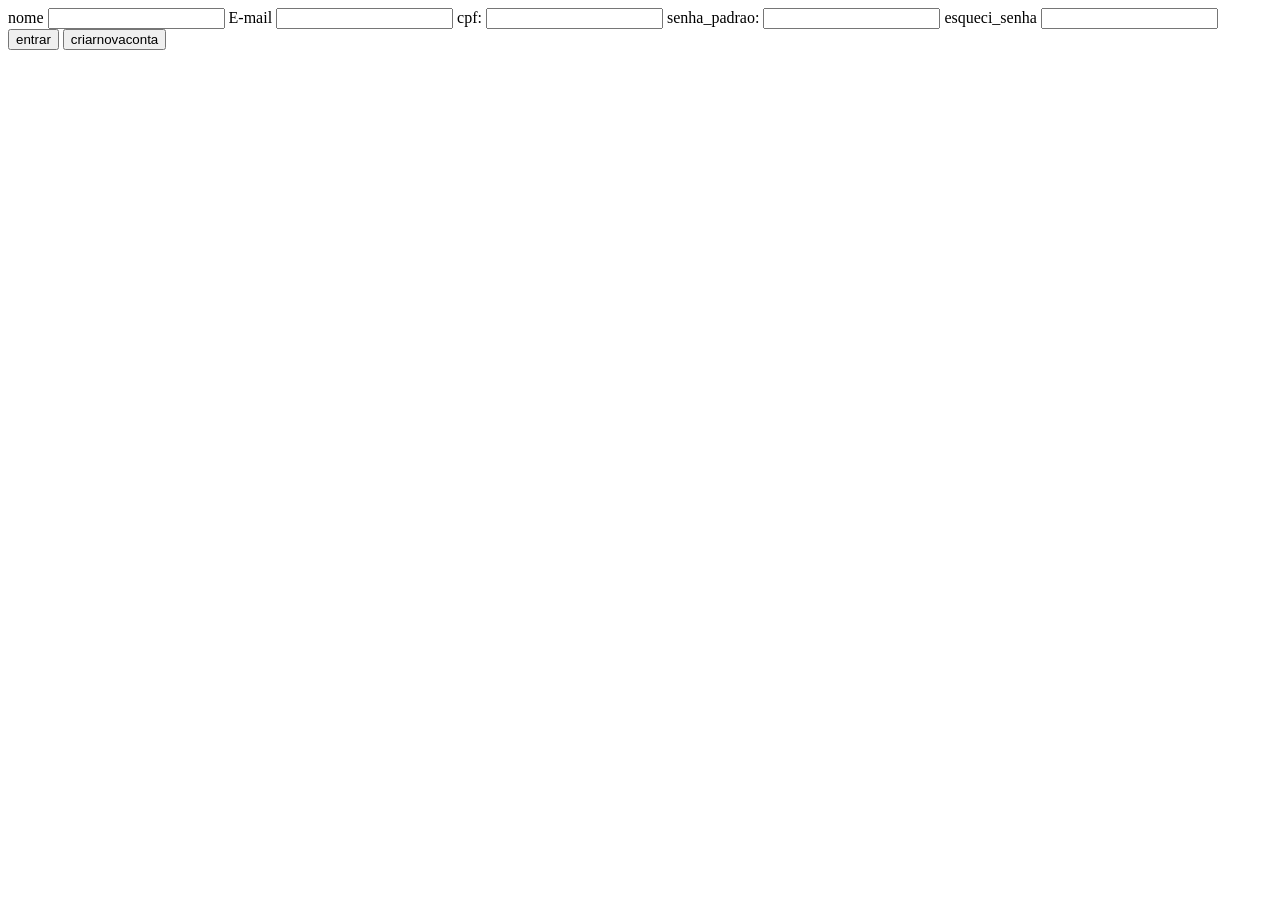
==== index.html @ 6b31c0e7 "Criação index.html" ====
<!DOCTYPE html>
<html lang="pt-br">
<head>
    <meta charset="UTF-8">
    <meta name="viewport" content="width=device-width, initial-scale=1.0">
    <title>atividade 10</title>
</head>
<body>
    <label for="nome">nome</label>
    <input type="nome" name="nome" id="nome" required>

    <label for="email">E-mail</label>
    <input type="email" name="senha_padrao" id="senha_padrao" required>

    <label for="cpf">cpf:</label>
    <input type="cpf" name="cpf" id="cpf" required>

    <label for="senha_padrao">senha_padrao:</label>
    <input type="password" name="senha_padrao" id="senha_padrao" required>
    
    <label for="esqueci_senha">esqueci_senha</label>
    <input type="esqueci_senha" name="esqueci_senha" id="esqueci_senha" required>
    
  
    <button type="submit">entrar</button>
    <!-- <input type="submit" valeu="entrar"-->

    <button type="submit">criarnovaconta</button>
    <!-- <input tyepe="subimit" valeu="criarnovacont"-->

     
  
</body>
</html>
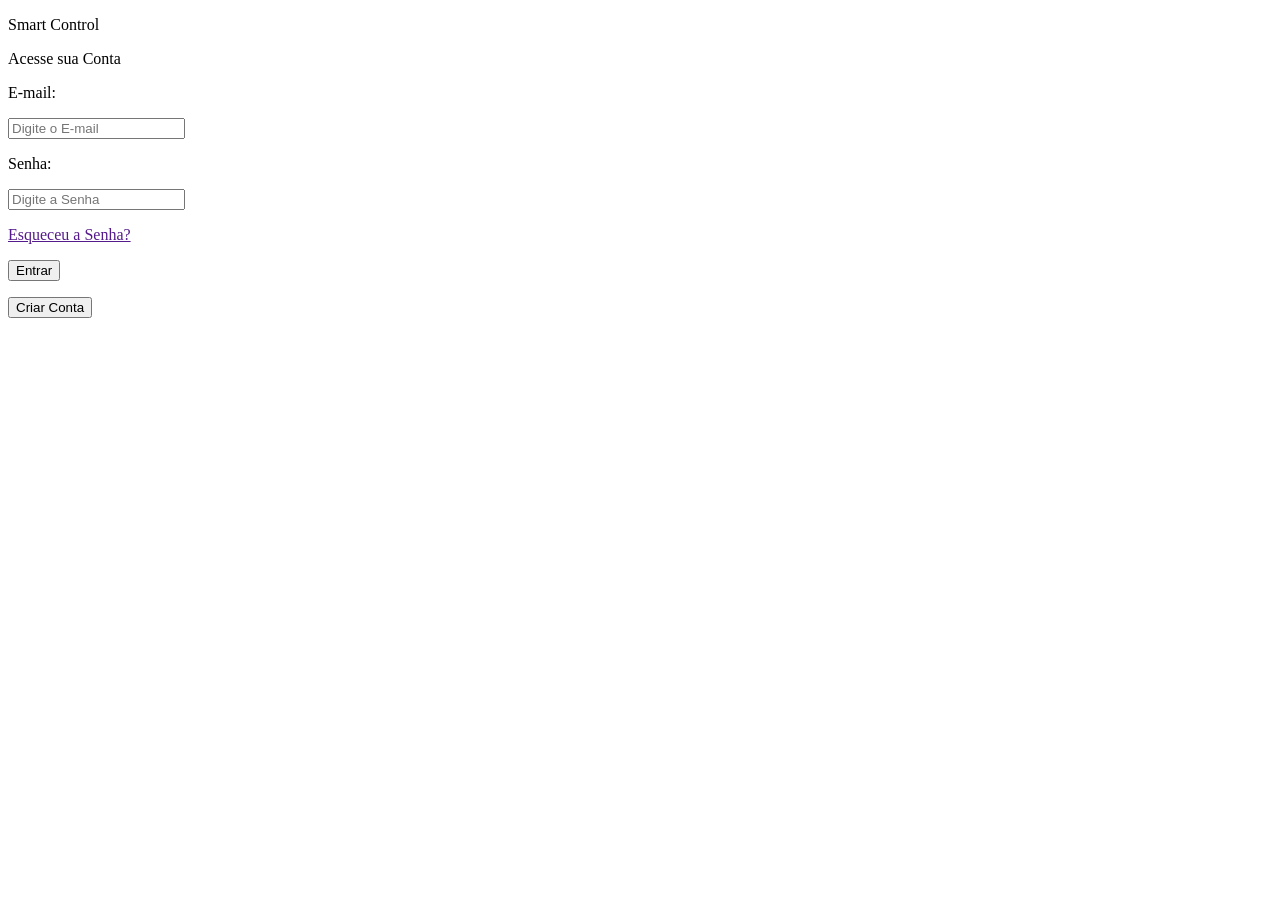
==== commit f490254d: "Criação index.html" ====
--- a/index.html
+++ b/index.html
@@ -3,32 +3,26 @@
 <head>
     <meta charset="UTF-8">
     <meta name="viewport" content="width=device-width, initial-scale=1.0">
-    <title>atividade 10</title>
+    <title>atividade 10 </title>
 </head>
 <body>
-    <label for="nome">nome</label>
-    <input type="nome" name="nome" id="nome" required>
+    <form method="get" action="dashboard.html">
+        <P>Smart Control</P>
+        <p>Acesse sua Conta</p>
+        <P><label for="email">E-mail:</label></P>
+        <input type="email" name="email" id="email" placeholder="Digite o E-mail" required>
 
-    <label for="email">E-mail</label>
-    <input type="email" name="senha_padrao" id="senha_padrao" required>
+        <p><label for="senha">Senha:</label></p>
+        <input type="password" name="senha" id="senha" placeholder="Digite a Senha" required>
 
-    <label for="cpf">cpf:</label>
-    <input type="cpf" name="cpf" id="cpf" required>
+        <p><a href="">Esqueceu a Senha? </a></p>
 
-    <label for="senha_padrao">senha_padrao:</label>
-    <input type="password" name="senha_padrao" id="senha_padrao" required>
-    
-    <label for="esqueci_senha">esqueci_senha</label>
-    <input type="esqueci_senha" name="esqueci_senha" id="esqueci_senha" required>
-    
-  
-    <button type="submit">entrar</button>
-    <!-- <input type="submit" valeu="entrar"-->
+        <p> <button type="submit">Entrar</button></p>
+        
+    </form>
+    <p><a href="criarconta.html"> <button>Criar Conta</button></a></p>
+</body>
+</html>
 
-    <button type="submit">criarnovaconta</button>
-    <!-- <input tyepe="subimit" valeu="criarnovacont"-->
 
-     
-  
-</body>
-</html>+    
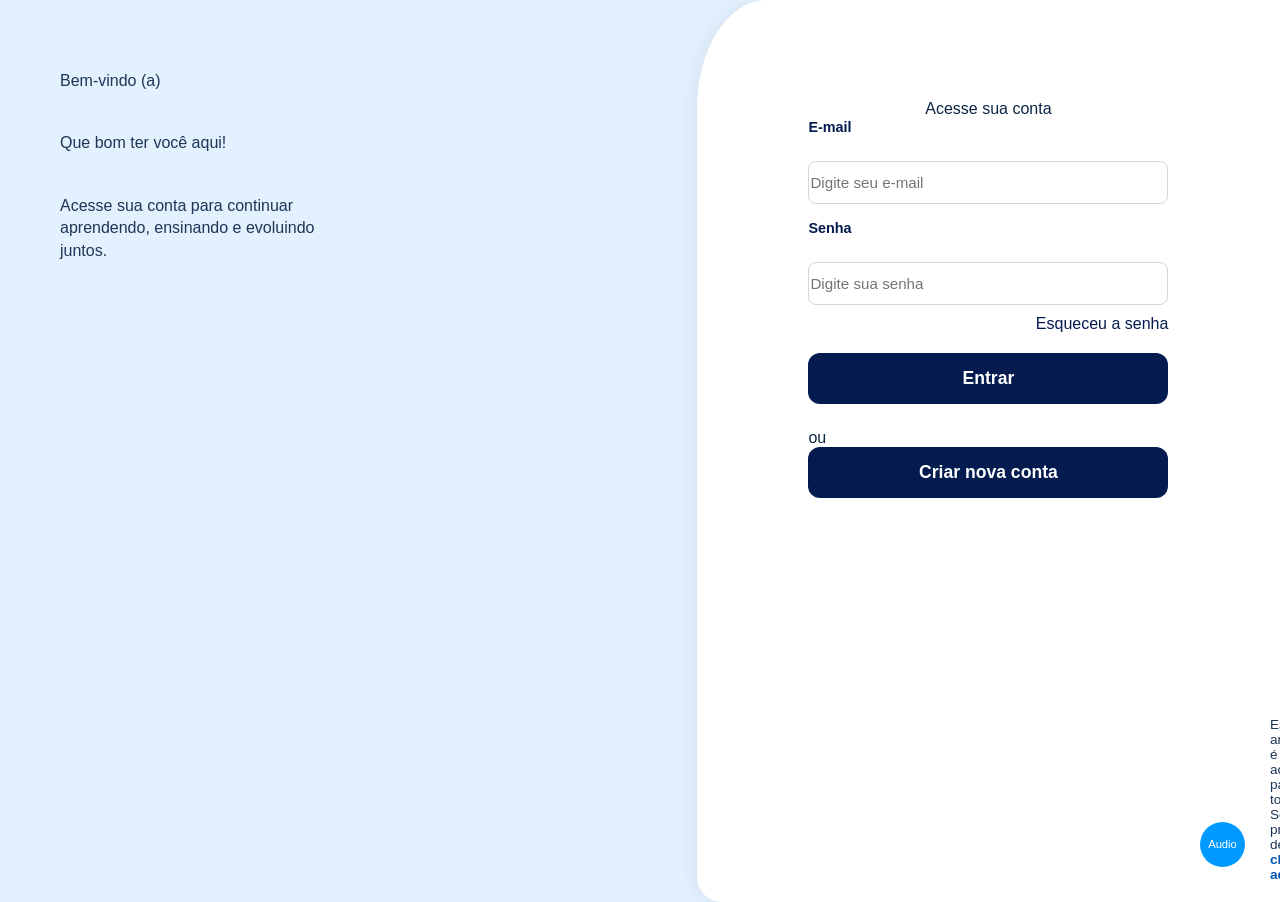
==== commit b011e556: "criação de harquivo" ====
--- a/index.html
+++ b/index.html
@@ -3,26 +3,41 @@
 <head>
     <meta charset="UTF-8">
     <meta name="viewport" content="width=device-width, initial-scale=1.0">
-    <title>atividade 10 </title>
+    <title>Smart Control</title>
+    <link rel="stylesheet" href="assets/css/style.css">
 </head>
 <body>
-    <form method="get" action="dashboard.html">
-        <P>Smart Control</P>
-        <p>Acesse sua Conta</p>
-        <P><label for="email">E-mail:</label></P>
-        <input type="email" name="email" id="email" placeholder="Digite o E-mail" required>
+  <header>
+    <p>Bem-vindo (a)</p>
+    <p>Que bom ter você aqui!</p>
+    <p>Acesse sua conta para continuar aprendendo, ensinando e evoluindo juntos.</p>
+  </header>
+    
+    <main>
+      <img src="assets/imagens/logo.png" alt="" >
+      <p>Acesse sua conta</p>
 
-        <p><label for="senha">Senha:</label></p>
-        <input type="password" name="senha" id="senha" placeholder="Digite a Senha" required>
+      <form method="get" action="dashboard.html">
+        <p><label for="email">E-mail</label></p>
+        <input type="email" name="email" id="email" placeholder="Digite seu e-mail" required>
+        <p><label for="senha">Senha</label></p>
+        <input type="password" name="senha" id="senha" placeholder="Digite sua senha" required minlength=8>
+        <p><a href="esqueceusenha.html">Esqueceu a senha</a></p>
+        <p><button type="submit">Entrar </button></p>
+        ou
+      </form>
 
-        <p><a href="">Esqueceu a Senha? </a></p>
+      <form method="get" action="cadastro.html">
+        <p><button type="submit">Criar nova conta</button></p>
+      </form>
 
-        <p> <button type="submit">Entrar</button></p>
-        
-    </form>
-    <p><a href="criarconta.html"> <button>Criar Conta</button></a></p>
+     <p><button>Audio</button></p>
+
+    </main>
+  
+    <footer>
+      <p>Este ambiente é acessivel para todos. Se precisar de ajuda, <a href="#ajuda">clique aqui</a></p>
+    </footer>
+    
 </body>
 </html>
-
-
-    
--- a/assets/css/style.css
+++ b/assets/css/style.css
@@ -0,0 +1,230 @@
+ *{
+    margin: 0;
+    padding: 0;
+    box-sizing: border-box;
+    font-family: Arial, Helvetica, sans-serif;
+  }
+  
+  body {
+    display: flex;
+    min-height: 90vh;
+    background-color: #e3f0fd;
+    color: #0b2545;
+    position: relative;
+    overflow-x: hidden;
+  }
+  
+  header {
+    width: 80%;
+    padding: 70px 80px 600px 60px;
+    display: flex;
+    flex-direction: column;
+    justify-content: flex-start;
+  }
+  
+  header h1 {
+    font-size: 2.0rem;
+    font-weight: 600;
+    color: #031b4e;
+    margin-bottom: 15px;
+  }
+  
+  header h2 {
+    font-size: 1.4rem;
+    font-weight: 500;
+    color: #1d3557;
+    margin-bottom: 25px;
+    position: relative;
+  }
+  
+  header h2::after {
+    content: 8px;
+    display: block;
+    width: 60px;
+    height: 2px;
+    background-color: #a8dadc;
+    margin-top: 16px;
+  }
+  
+  header p {
+    font-size: 1rem;
+    line-height: 1.4;
+    color: #1d3557;
+    max-width: 280px;
+    margin-bottom: 40px;
+  }
+  
+  header img {
+    max-width: 150px;
+    height: auto;
+    margin-top: auto;
+  }
+  
+  main {
+    width: 65%;
+    background-color: #ffffff;
+    border-top-left-radius: 12%;
+    border-bottom-left-radius: 25px;
+    padding: 100px 80px;
+    display: flex;
+    flex-direction: column;
+    align-items: center;
+    box-shadow: -5px 0 20px rgba(0, 0, 0, 0.05);
+    position: relative;
+  }
+  
+  main h1 {
+    font-size: 1.6rem;
+    color: #031b4e;
+    margin-bottom: 35px;
+    width: 60%;
+    max-width: 330px;
+    text-align: left;
+  }
+  
+  form {
+    width: 100%;
+    max-width: 360px;
+  }
+  
+  form p {
+    margin-bottom: 25px;
+  }
+  
+  form label {
+    font-size: 0.9rem;
+    font-weight: 600;
+    color: #031b4e;
+  }
+  
+  form input {
+    width: 100%;
+    padding: 12px 1px;
+    border: 1px solid #d0d7de;
+    border-radius: 8px;
+    font-size: 0.95rem;
+    margin-bottom: 15px;
+    outline: none;
+  }
+  
+  form input:focus {
+    border-color: #031b4e;
+  }
+  
+  form p:has(a) {
+    text-align: right;
+    margin-top: -5px;
+    margin-bottom: 20px;
+  }
+  
+  form a {
+    color: #031b4e;
+    font-size: 0,95rem;
+    text-decoration: none;
+  }
+  
+  form a:hover {
+    text-decoration: underline;
+  }
+  
+  form button[type="submit"] {
+    width: 100%;
+    padding: 15px;
+    background-color: #031b4e;
+    color: #ffffff;
+    border: none;
+    border-radius: 12px;
+    font-size: 1.1rem;
+    font-weight: 600;
+    cursor: pointer;
+    transition: background-color 0.2s;
+  }
+  
+  form button[type="submit"]:hover {
+    background-color: #000f30;
+  }
+  
+  main > p:has(a[href="cadastro.html"]) {
+    width: 100%;
+    max-width: 370px;
+    margin-top: 25px;
+    position: relative;
+    text-align: center;
+  }
+  
+  main > p:has(a[href="cadastro.html"])::before {
+    content: '';
+    position: absolute;
+    top: -15px;
+    left: 0;
+    width: 100%;
+    height: 1px;
+    background-color: #e1e4e8;
+  }
+  
+  main a[href="cadastro.html"] {
+    display: block;
+    width: 100%;
+    text-decoration: none;
+  }
+  
+  main a[href="cadastro.html"] button {
+    width: 100%;
+    padding: 13px;
+    background-color: #ffffff;
+    color: #031b4e;
+    border: 1px solid #031b4e;
+    border-radius: 13px;
+    font-size: 1rem;
+    font-weight: 600;
+    cursor: pointer;
+    transition: background-color 0.2s;
+  }
+  
+  main a[href="cadastro.html"] button:hover {
+    background-color: #f0f4f9;
+  }
+  
+  main > button {
+    position: absolute;
+    right:  20px;
+    bottom: 30px;
+    width: 45px;
+    height: 45px;
+    border-radius: 50%;
+    background-color: #0099ff;
+    color: transparent;
+    border: none;
+    cursor: pointer;
+    box-shadow: 0 4px 10px rgba(0, 0, 0, 0.15);
+  }
+  
+  footer {
+    position: absolute;
+    bottom: 20px;
+    left: 1270px;
+    font-size: 0.85rem;
+    color: #1d3557;
+  }
+  
+  footer a {
+    color: #0056b3;
+    font-weight: 700;
+    text-decoration: none;
+  }
+  
+  footer a:hover {
+    text-decoration: underline;
+  }
+  main > p button {
+    background-color: #0099ff;
+    color: #ffffff;
+    border: none;
+    border-radius: 50%;
+    width: 45px;
+    height: 45px;
+    font-size: 0.70rem;
+    position: absolute;
+    right: 35px;
+    bottom: 35px;
+  }
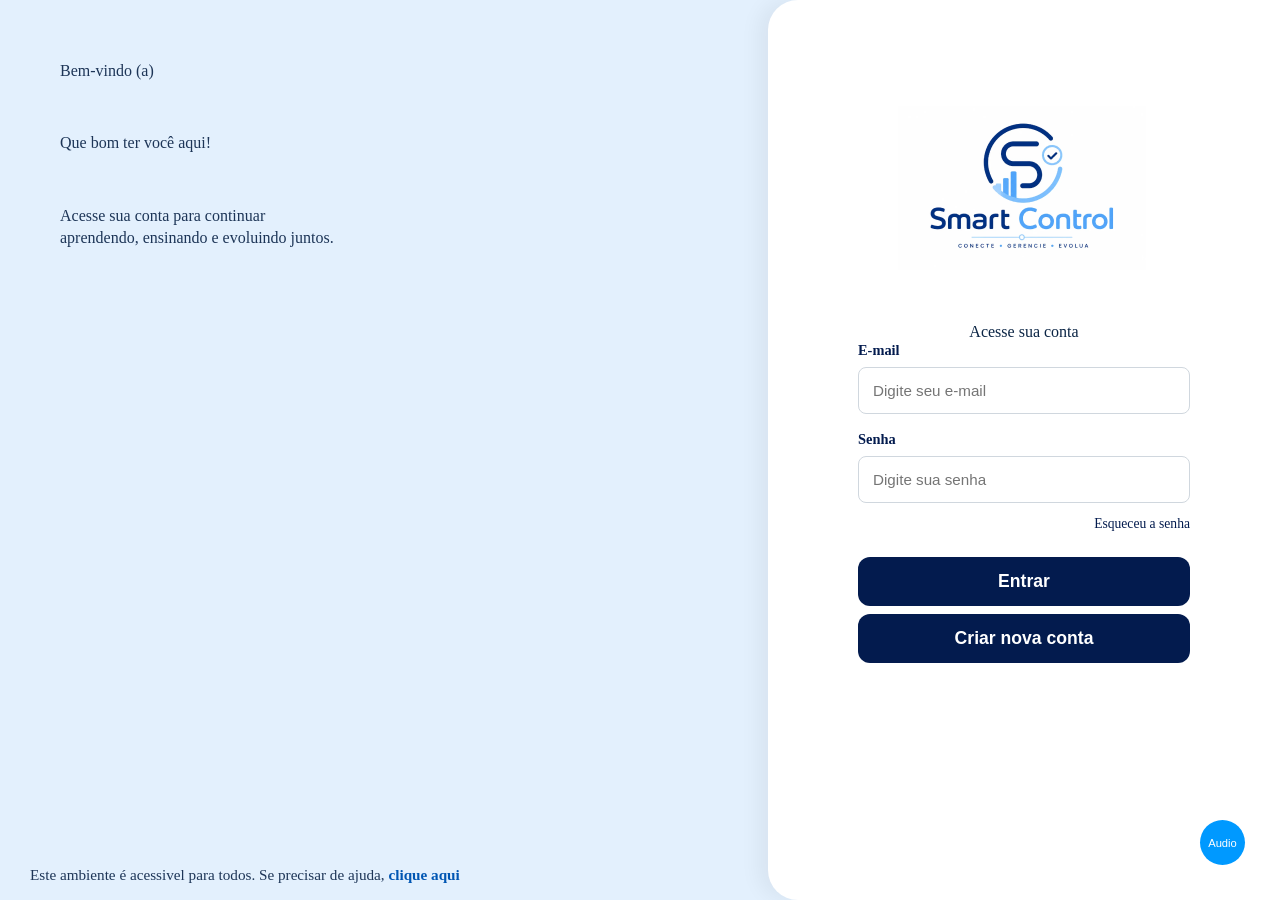
==== commit d48314b4: "Alterações" ====
--- a/index.html
+++ b/index.html
@@ -22,9 +22,9 @@
         <input type="email" name="email" id="email" placeholder="Digite seu e-mail" required>
         <p><label for="senha">Senha</label></p>
         <input type="password" name="senha" id="senha" placeholder="Digite sua senha" required minlength=8>
-        <p><a href="esqueceusenha.html">Esqueceu a senha</a></p>
+        <p><a href="#">Esqueceu a senha</a></p>
         <p><button type="submit">Entrar </button></p>
-        ou
+        
       </form>
 
       <form method="get" action="cadastro.html">
--- a/assets/css/style.css
+++ b/assets/css/style.css
@@ -1,230 +1,224 @@
  *{
-    margin: 0;
-    padding: 0;
-    box-sizing: border-box;
-    font-family: Arial, Helvetica, sans-serif;
-  }
-  
-  body {
-    display: flex;
-    min-height: 90vh;
-    background-color: #e3f0fd;
-    color: #0b2545;
-    position: relative;
-    overflow-x: hidden;
-  }
-  
-  header {
-    width: 80%;
-    padding: 70px 80px 600px 60px;
-    display: flex;
-    flex-direction: column;
-    justify-content: flex-start;
-  }
-  
-  header h1 {
-    font-size: 2.0rem;
-    font-weight: 600;
-    color: #031b4e;
-    margin-bottom: 15px;
-  }
-  
-  header h2 {
-    font-size: 1.4rem;
-    font-weight: 500;
-    color: #1d3557;
-    margin-bottom: 25px;
-    position: relative;
-  }
-  
-  header h2::after {
-    content: 8px;
-    display: block;
-    width: 60px;
-    height: 2px;
-    background-color: #a8dadc;
-    margin-top: 16px;
-  }
-  
-  header p {
-    font-size: 1rem;
-    line-height: 1.4;
-    color: #1d3557;
-    max-width: 280px;
-    margin-bottom: 40px;
-  }
-  
-  header img {
-    max-width: 150px;
-    height: auto;
-    margin-top: auto;
-  }
-  
-  main {
-    width: 65%;
-    background-color: #ffffff;
-    border-top-left-radius: 12%;
-    border-bottom-left-radius: 25px;
-    padding: 100px 80px;
-    display: flex;
-    flex-direction: column;
-    align-items: center;
-    box-shadow: -5px 0 20px rgba(0, 0, 0, 0.05);
-    position: relative;
-  }
-  
-  main h1 {
-    font-size: 1.6rem;
-    color: #031b4e;
-    margin-bottom: 35px;
-    width: 60%;
-    max-width: 330px;
-    text-align: left;
-  }
-  
-  form {
-    width: 100%;
-    max-width: 360px;
-  }
-  
-  form p {
-    margin-bottom: 25px;
-  }
-  
-  form label {
-    font-size: 0.9rem;
-    font-weight: 600;
-    color: #031b4e;
-  }
-  
-  form input {
-    width: 100%;
-    padding: 12px 1px;
-    border: 1px solid #d0d7de;
-    border-radius: 8px;
-    font-size: 0.95rem;
-    margin-bottom: 15px;
-    outline: none;
-  }
-  
-  form input:focus {
-    border-color: #031b4e;
-  }
-  
-  form p:has(a) {
-    text-align: right;
-    margin-top: -5px;
-    margin-bottom: 20px;
-  }
-  
-  form a {
-    color: #031b4e;
-    font-size: 0,95rem;
-    text-decoration: none;
-  }
-  
-  form a:hover {
-    text-decoration: underline;
-  }
-  
-  form button[type="submit"] {
-    width: 100%;
-    padding: 15px;
-    background-color: #031b4e;
-    color: #ffffff;
-    border: none;
-    border-radius: 12px;
-    font-size: 1.1rem;
-    font-weight: 600;
-    cursor: pointer;
-    transition: background-color 0.2s;
-  }
-  
-  form button[type="submit"]:hover {
-    background-color: #000f30;
-  }
-  
-  main > p:has(a[href="cadastro.html"]) {
-    width: 100%;
-    max-width: 370px;
-    margin-top: 25px;
-    position: relative;
-    text-align: center;
-  }
-  
-  main > p:has(a[href="cadastro.html"])::before {
-    content: '';
-    position: absolute;
-    top: -15px;
-    left: 0;
-    width: 100%;
-    height: 1px;
-    background-color: #e1e4e8;
-  }
-  
-  main a[href="cadastro.html"] {
-    display: block;
-    width: 100%;
-    text-decoration: none;
-  }
-  
-  main a[href="cadastro.html"] button {
-    width: 100%;
-    padding: 13px;
-    background-color: #ffffff;
-    color: #031b4e;
-    border: 1px solid #031b4e;
-    border-radius: 13px;
-    font-size: 1rem;
-    font-weight: 600;
-    cursor: pointer;
-    transition: background-color 0.2s;
-  }
-  
-  main a[href="cadastro.html"] button:hover {
-    background-color: #f0f4f9;
-  }
-  
-  main > button {
-    position: absolute;
-    right:  20px;
-    bottom: 30px;
-    width: 45px;
-    height: 45px;
-    border-radius: 50%;
-    background-color: #0099ff;
-    color: transparent;
-    border: none;
-    cursor: pointer;
-    box-shadow: 0 4px 10px rgba(0, 0, 0, 0.15);
-  }
-  
-  footer {
-    position: absolute;
-    bottom: 20px;
-    left: 1270px;
-    font-size: 0.85rem;
-    color: #1d3557;
-  }
-  
-  footer a {
-    color: #0056b3;
-    font-weight: 700;
-    text-decoration: none;
-  }
-  
-  footer a:hover {
-    text-decoration: underline;
-  }
-  main > p button {
-    background-color: #0099ff;
-    color: #ffffff;
-    border: none;
-    border-radius: 50%;
-    width: 45px;
-    height: 45px;
-    font-size: 0.70rem;
-    position: absolute;
-    right: 35px;
-    bottom: 35px;
-  }
+  margin: 0;
+  padding: 0;
+  box-sizing: border-box;
+
+}
+
+
+body {
+  display: flex;
+  min-height: 100vh;
+  background-color: #e3f0fd;
+  color: #0b2545;
+  position: relative;
+  overflow-x: hidden;
+}
+
+header {
+  width: 60%;
+  padding: 60px 40px 100px 60px;
+  display: flex;
+  flex-direction: column;
+  justify-content: flex-start;
+}
+
+header h1 {
+  font-size: 2.0rem;
+  font-weight: 600;
+  color: #031b4e;
+  margin-bottom: 14px;
+}
+
+header h2 {
+  font-size: 1.4rem;
+  font-weight: 400;
+  color: #1d3557;
+  margin-bottom: 25px;
+  position: relative;
+}
+
+header h2::after {
+  content: '';
+  display: block;
+  width: 60px;
+  height: 2px;
+  background-color: #a8dadc;
+  margin-top: 18px;
+}
+
+header p {
+  font-size: 1rem;
+  line-height: 1.4;
+  color: #1d3557;
+  max-width: 280px;
+  margin-bottom: 50px;
+}
+
+header img {
+  max-width: 120px;
+  height: auto;
+  margin-top: auto;
+}
+
+main {
+  width: 40%;
+  background-color: #ffffff;
+  border-top-left-radius: 30px;
+  border-bottom-left-radius: 30px;
+  padding: 50px 90px;
+  display: flex;
+  flex-direction: column;
+  align-items: center;
+  box-shadow: -10px 0 20px rgba(0, 0, 0, 0.05);
+  position: relative;
+}
+
+main h1 {
+  font-size: 1.6rem;
+  color: #031b4e;
+  margin-bottom: 30px;
+  width: 100%;
+  max-width: 380px;
+  text-align: left;
+}
+
+form {
+  width: 100%;
+  max-width: 390px;
+}
+
+form p {
+  margin-bottom: 8px;
+}
+
+form label {
+  font-size: 0.9rem;
+  font-weight: 600;
+  color: #031b4e;
+}
+
+form input {
+  width: 100%;
+  padding: 14px 14px;
+  border: 1px solid #d0d7de;
+  border-radius: 8px;
+  font-size: 0.95rem;
+  margin-bottom: 16px;
+  outline: none;
+}
+
+form input:focus {
+  border-color: #031b4e;
+}
+
+form p:has(a) {
+  text-align: right;
+  margin-top: -5px;
+  margin-bottom: 25px;
+}
+
+form a {
+  color: #031b4e;
+  font-size: 0.85rem;
+  text-decoration: none;
+}
+
+form a:hover {
+  text-decoration: underline;
+}
+
+form button[type="submit"] {
+  width: 100%;
+  padding: 14px;
+  background-color: #031b4e;
+  color: #ffffff;
+  border: none;
+  border-radius: 12px;
+  font-size: 1.1rem;
+  font-weight: 700;
+  cursor: pointer;
+  transition: background-color 0.2s;
+}
+
+form button[type="submit"]:hover {
+  background-color: #000f30;
+}
+
+
+main > p:has(a[href="cadastro.html"]) {
+  width: 100%;
+  max-width: 380px;
+  margin-top: 25px;
+  position: relative;
+  text-align: center;
+}
+
+main > p:has(a[href="cadastro.html"])::before {
+  content: '';
+  position: absolute;
+  top: -28px;
+  left: 0;
+  width: 100%;
+  height: 1px;
+  background-color: #e1e4e8;
+}
+
+main a[href="cadastro.html"] {
+  display: block;
+  width: 100%;
+  text-decoration: none;
+}
+
+main a[href="cadastro.html"] button {
+  width: 100%;
+  padding: 12px;
+  background-color: #ffffff;
+  color: #031b4e;
+  border: 1px solid #031b4e;
+  border-radius: 12px;
+  font-size: 1rem;
+  font-weight: 600;
+  cursor: pointer;
+  transition: background-color 0.2s;
+  top: -18px;
+  left: 0;
+  transition: background-color 0.2s;
+}
+
+main a[href="cadastro.html"] button:hover {
+  background-color: #f0f4f9;
+}
+
+main > p button {
+  background-color: #0099ff;
+  color: #ffffff;
+  border: none;
+  border-radius: 50%;
+  width: 45px;
+  height: 45px;
+  font-size: 0.70rem;
+  position: absolute;
+  right: 35px;
+  bottom: 35px;
+
+}
+
+
+footer {
+  position: absolute;
+  bottom: 16px;
+  left: 30px;
+  font-size: 0.95rem;
+  color: #1d3557;
+}
+
+footer a {
+  color: #0056b3;
+  font-weight: 600;
+  text-decoration: none;
+}
+
+footer a:hover {
+  text-decoration: underline;
+}
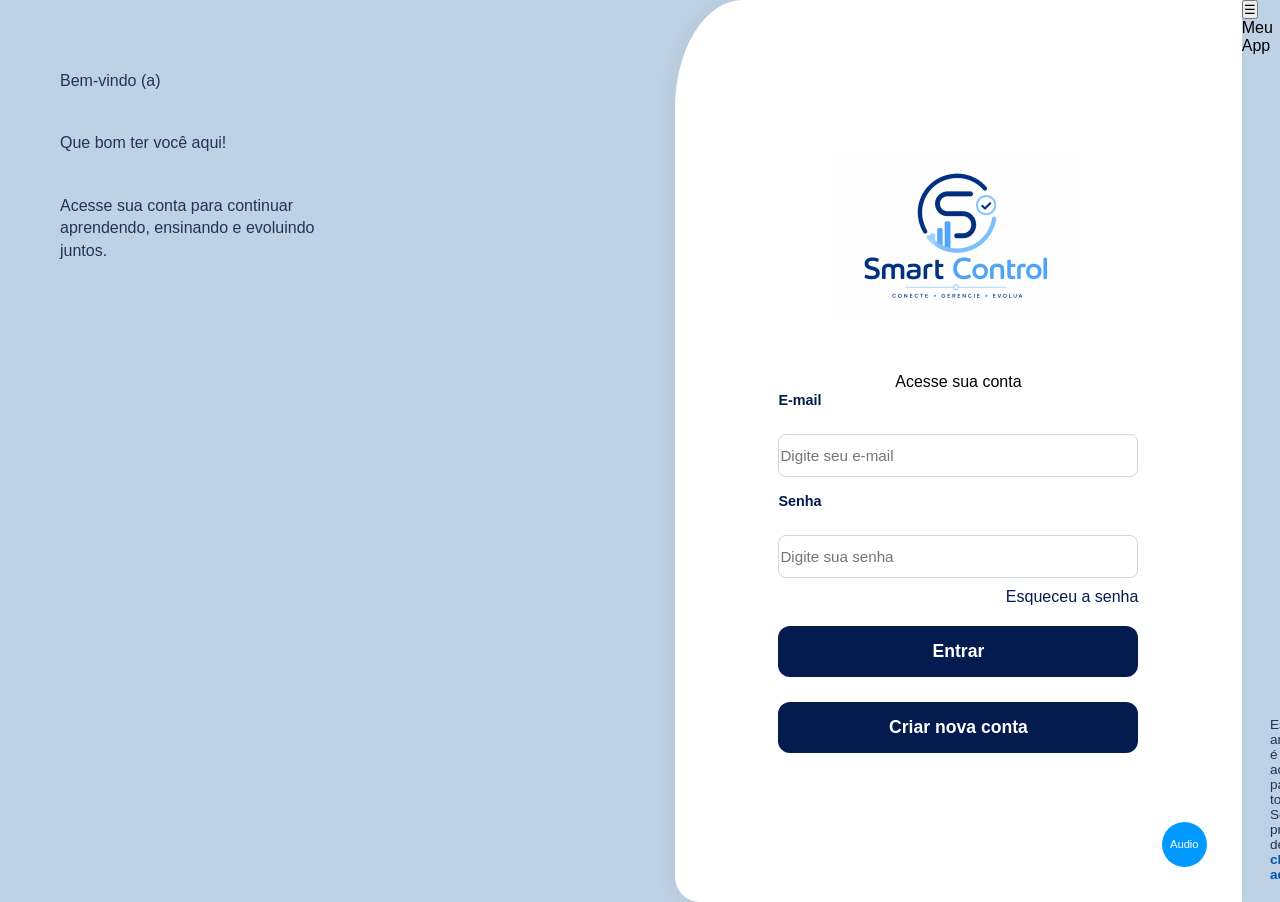
==== commit a16758f3: "Ajuste de arquivos" ====
--- a/index.html
+++ b/index.html
@@ -41,3 +41,14 @@
     
 </body>
 </html>
+<!-- Barra de Navegação -->
+<nav class="navbar">
+    <!-- Botão para abrir o Menu Lateral (Visível em Celulares) -->
+    <button id="btn-toggle-sidebar" class="btn-menu" aria-label="Abrir Menu">
+        ☰
+    </button>
+
+    <div class="logo">Meu App</div>
+
+   
+
--- a/assets/css/style.css
+++ b/assets/css/style.css
@@ -1,224 +1,231 @@
- *{
-  margin: 0;
-  padding: 0;
-  box-sizing: border-box;
 
-}
+ *{ margin: 0;
+    padding: 0;
+    box-sizing: border-box;
+    font-family: Arial, Helvetica, sans-serif;
+  }
+  
+  body {
+    display: flex;
+    min-height: 90vh;
+    background-color: #bfd1e4;
+    color: #010102;
+    position: relative;
+    overflow-x: hidden;
+  }
+  
+  header {
+    width: 80%;
+    padding: 70px 80px 600px 60px;
+    display: flex;
+    flex-direction: column;
+    justify-content: flex-start;
+  }
+  
+  header h1 {
+    font-size: 2.0rem;
+    font-weight: 600;
+    color: #030303;
+    margin-bottom: 15px;
+  }
+  
+  header h2 {
+    font-size: 1.4rem;
+    font-weight: 500;
+    color: #6c9de0;
+    margin-bottom: 25px;
+    position: relative;
+  }
+  
+  header h2::after {
+    content: 8px;
+    display: block;
+    width: 60px;
+    height: 2px;
+    background-color: #a8dadc;
+    margin-top: 16px;
+  }
+  
+  header p {
+    font-size: 1rem;
+    line-height: 1.4;
+    color: #1d3557;
+    max-width: 280px;
+    margin-bottom: 40px;
+  }
 
+  header img {
+    max-width: 150px;
+    height: auto;
+    margin-top: auto;
+  }
+  
+  main {
+    width: 65%;
+    background-color: #ffff;
+    border-top-left-radius: 12%;
+    border-bottom-left-radius: 25px;
+    padding: 100px 80px;
+    display: flex;
+    flex-direction: column;
+    align-items: center;
+    box-shadow: -5px 0 20px rgba(0, 0, 0, 0.05);
+    position: relative;
+  }
+  
+  main h1 {
+    font-size: 1.6rem;
+    color: #031b4e;
+    margin-bottom: 35px;
+    width: 60%;
+    max-width: 330px;
+    text-align: left;
+  }
+  
+  form {
+    width: 100%;
+    max-width: 360px;
+  }
+  
+  form p {
+    margin-bottom: 25px;
+  }
+  
+  form label {
+    font-size: 0.9rem;
+    font-weight: 600;
+    color: #031b4e;
+  }
+  
+  form input {
+    width: 100%;
+    padding: 12px 1px;
+    border: 1px solid #d0d7de;
+    border-radius: 8px;
+    font-size: 0.95rem;
+    margin-bottom: 15px;
+    outline: none;
+  }
+  
+  form input:focus {
+    border-color: #031b4e;
+  }
+  
+  form p:has(a) {
+    text-align: right;
+    margin-top: -5px;
+    margin-bottom: 20px;
+  }
+  
+  form a {
+    color: #031b4e;
+    font-size: 0,95rem;
+    text-decoration: none;
+  }
+  
+  form a:hover {
+    text-decoration: underline;
+  }
+  
+  form button[type="submit"] {
+    width: 100%;
+    padding: 15px;
+    background-color: #031b4e;
+    color: #ffffff;
+    border: none;
+    border-radius: 12px;
+    font-size: 1.1rem;
+    font-weight: 600;
+    cursor: pointer;
+    transition: background-color 0.2s;
+  }
+  
+  form button[type="submit"]:hover {
+    background-color: #000f30;
+  }
+  
+  main > p:has(a[href="cadastro.html"]) {
+    width: 100%;
+    max-width: 370px;
+    margin-top: 25px;
+    position: relative;
+    text-align: center;
+  }
+  
+  main > p:has(a[href="cadastro.html"])::before {
+    content: '';
+    position: absolute;
+    top: -15px;
+    left: 0;
+    width: 100%;
+    height: 1px;
+    background-color: #e1e4e8;
+  }
+  
+  main a[href="cadastro.html"] {
+    display: block;
+    width: 100%;
+    text-decoration: none;
+  }
+  
+  main a[href="cadastro.html"] button {
+    width: 100%;
+    padding: 13px;
+    background-color: #ffffff;
+    color: #031b4e;
+    border: 1px solid #031b4e;
+    border-radius: 13px;
+    font-size: 1rem;
+    font-weight: 600;
+    cursor: pointer;
+    transition: background-color 0.2s;
+  }
+  
+  main a[href="cadastro.html"] button:hover {
+    background-color: #f0f4f9;
+  }
+  
+  main > button {
+    position: absolute;
+    right:  20px;
+    bottom: 30px;
+    width: 45px;
+    height: 45px;
+    border-radius: 50%;
+    background-color: #0099ff;
+    color: transparent;
+    border: none;
+    cursor: pointer;
+    box-shadow: 0 4px 10px rgba(0, 0, 0, 0.15);
+  }
+  
 
-body {
-  display: flex;
-  min-height: 100vh;
-  background-color: #e3f0fd;
-  color: #0b2545;
-  position: relative;
-  overflow-x: hidden;
-}
-
-header {
-  width: 60%;
-  padding: 60px 40px 100px 60px;
-  display: flex;
-  flex-direction: column;
-  justify-content: flex-start;
-}
-
-header h1 {
-  font-size: 2.0rem;
-  font-weight: 600;
-  color: #031b4e;
-  margin-bottom: 14px;
-}
-
-header h2 {
-  font-size: 1.4rem;
-  font-weight: 400;
-  color: #1d3557;
-  margin-bottom: 25px;
-  position: relative;
-}
-
-header h2::after {
-  content: '';
-  display: block;
-  width: 60px;
-  height: 2px;
-  background-color: #a8dadc;
-  margin-top: 18px;
-}
-
-header p {
-  font-size: 1rem;
-  line-height: 1.4;
-  color: #1d3557;
-  max-width: 280px;
-  margin-bottom: 50px;
-}
-
-header img {
-  max-width: 120px;
-  height: auto;
-  margin-top: auto;
-}
-
-main {
-  width: 40%;
-  background-color: #ffffff;
-  border-top-left-radius: 30px;
-  border-bottom-left-radius: 30px;
-  padding: 50px 90px;
-  display: flex;
-  flex-direction: column;
-  align-items: center;
-  box-shadow: -10px 0 20px rgba(0, 0, 0, 0.05);
-  position: relative;
-}
-
-main h1 {
-  font-size: 1.6rem;
-  color: #031b4e;
-  margin-bottom: 30px;
-  width: 100%;
-  max-width: 380px;
-  text-align: left;
-}
-
-form {
-  width: 100%;
-  max-width: 390px;
-}
-
-form p {
-  margin-bottom: 8px;
-}
-
-form label {
-  font-size: 0.9rem;
-  font-weight: 600;
-  color: #031b4e;
-}
-
-form input {
-  width: 100%;
-  padding: 14px 14px;
-  border: 1px solid #d0d7de;
-  border-radius: 8px;
-  font-size: 0.95rem;
-  margin-bottom: 16px;
-  outline: none;
-}
-
-form input:focus {
-  border-color: #031b4e;
-}
-
-form p:has(a) {
-  text-align: right;
-  margin-top: -5px;
-  margin-bottom: 25px;
-}
-
-form a {
-  color: #031b4e;
-  font-size: 0.85rem;
-  text-decoration: none;
-}
-
-form a:hover {
-  text-decoration: underline;
-}
-
-form button[type="submit"] {
-  width: 100%;
-  padding: 14px;
-  background-color: #031b4e;
-  color: #ffffff;
-  border: none;
-  border-radius: 12px;
-  font-size: 1.1rem;
-  font-weight: 700;
-  cursor: pointer;
-  transition: background-color 0.2s;
-}
-
-form button[type="submit"]:hover {
-  background-color: #000f30;
-}
-
-
-main > p:has(a[href="cadastro.html"]) {
-  width: 100%;
-  max-width: 380px;
-  margin-top: 25px;
-  position: relative;
-  text-align: center;
-}
-
-main > p:has(a[href="cadastro.html"])::before {
-  content: '';
-  position: absolute;
-  top: -28px;
-  left: 0;
-  width: 100%;
-  height: 1px;
-  background-color: #e1e4e8;
-}
-
-main a[href="cadastro.html"] {
-  display: block;
-  width: 100%;
-  text-decoration: none;
-}
-
-main a[href="cadastro.html"] button {
-  width: 100%;
-  padding: 12px;
-  background-color: #ffffff;
-  color: #031b4e;
-  border: 1px solid #031b4e;
-  border-radius: 12px;
-  font-size: 1rem;
-  font-weight: 600;
-  cursor: pointer;
-  transition: background-color 0.2s;
-  top: -18px;
-  left: 0;
-  transition: background-color 0.2s;
-}
-
-main a[href="cadastro.html"] button:hover {
-  background-color: #f0f4f9;
-}
-
-main > p button {
-  background-color: #0099ff;
-  color: #ffffff;
-  border: none;
-  border-radius: 50%;
-  width: 45px;
-  height: 45px;
-  font-size: 0.70rem;
-  position: absolute;
-  right: 35px;
-  bottom: 35px;
-
-}
-
-
-footer {
-  position: absolute;
-  bottom: 16px;
-  left: 30px;
-  font-size: 0.95rem;
-  color: #1d3557;
-}
-
-footer a {
-  color: #0056b3;
-  font-weight: 600;
-  text-decoration: none;
-}
-
-footer a:hover {
-  text-decoration: underline;
-}+  footer {
+    position: absolute;
+    bottom: 20px;
+    left: 1270px;
+    font-size: 0.85rem;
+    color: #1d3557;
+  }
+  
+  footer a {
+    color: #0056b3;
+    font-weight: 700;
+    text-decoration: none;
+  }
+  
+  footer a:hover {
+    text-decoration: underline;
+  }
+  main > p button {
+    background-color: #0099ff;
+    color: #ffffff;
+    border: none;
+    border-radius: 50%;
+    width: 45px;
+    height: 45px;
+    font-size: 0.70rem;
+    position: absolute;
+    right: 35px;
+    bottom: 35px;
+  }
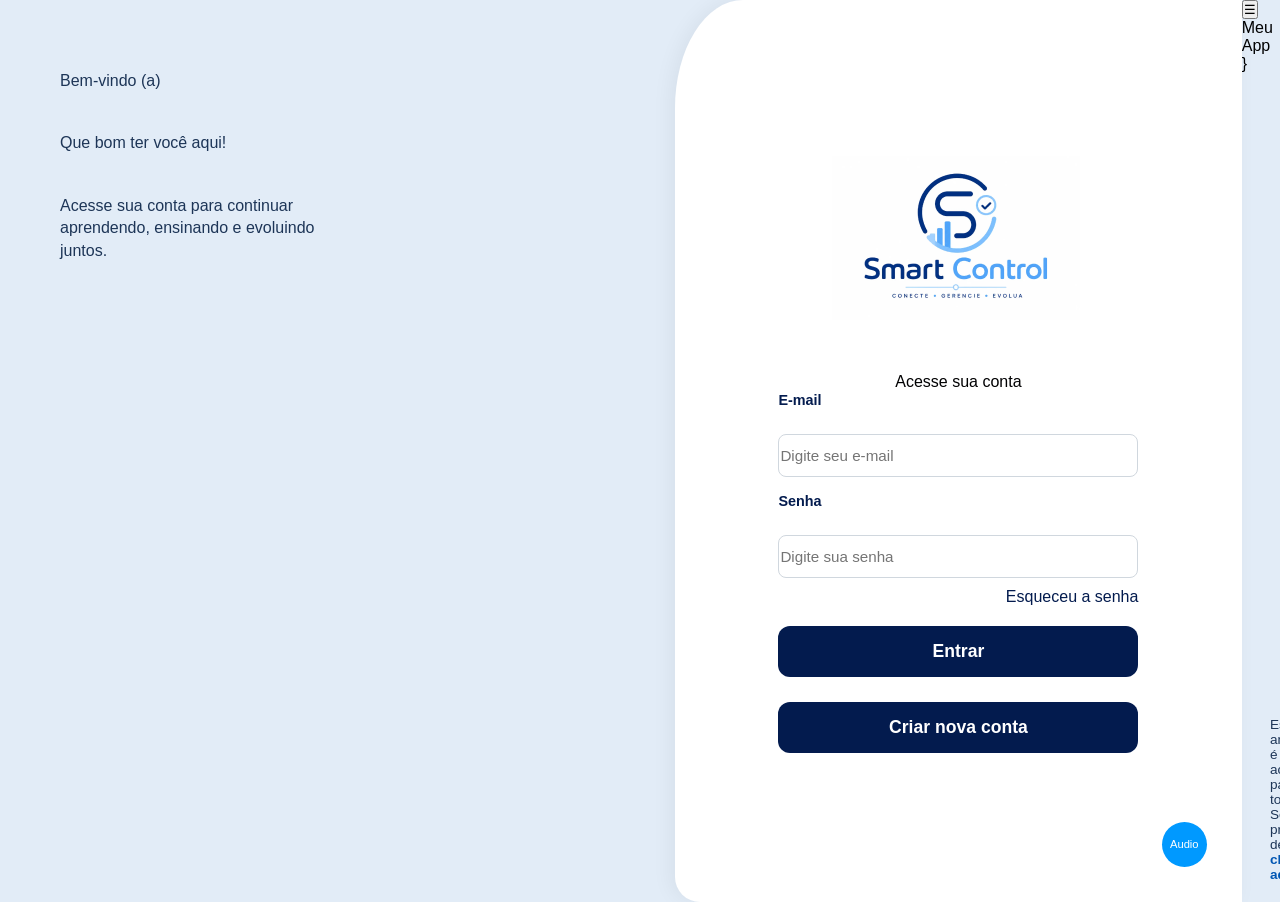
==== commit 8ab74b24: "criação de hrquivo" ====
--- a/index.html
+++ b/index.html
@@ -1,4 +1,4 @@
-<!DOCTYPE html>
+ <!DOCTYPE html>
 <html lang="pt-br">
 <head>
     <meta charset="UTF-8">
@@ -49,6 +49,6 @@
     </button>
 
     <div class="logo">Meu App</div>
-
+  }
+  
    
-
--- a/assets/css/style.css
+++ b/assets/css/style.css
@@ -1,4 +1,5 @@
 
+ 
  *{ margin: 0;
     padding: 0;
     box-sizing: border-box;
@@ -8,7 +9,7 @@
   body {
     display: flex;
     min-height: 90vh;
-    background-color: #bfd1e4;
+    background-color: #e2ecf7;
     color: #010102;
     position: relative;
     overflow-x: hidden;
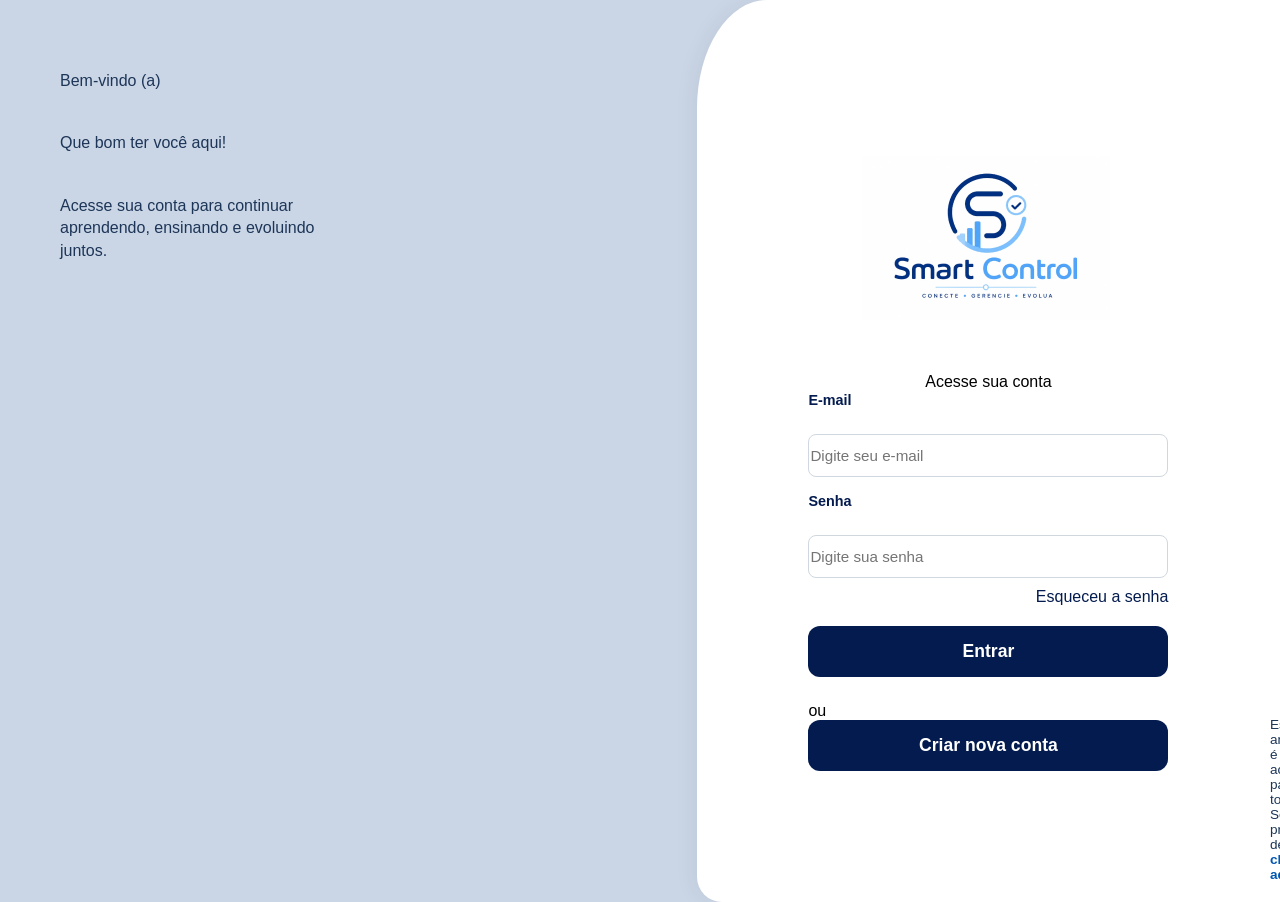
==== commit 06f0bf8b: "criação de harquivo" ====
--- a/index.html
+++ b/index.html
@@ -12,43 +12,36 @@
     <p>Que bom ter você aqui!</p>
     <p>Acesse sua conta para continuar aprendendo, ensinando e evoluindo juntos.</p>
   </header>
-    
+
     <main>
-      <img src="assets/imagens/logo.png" alt="" >
+      <img src="assets/imagens/logo.png" alt="">
       <p>Acesse sua conta</p>
 
       <form method="get" action="dashboard.html">
         <p><label for="email">E-mail</label></p>
         <input type="email" name="email" id="email" placeholder="Digite seu e-mail" required>
+        <span class="erro" id="erro-email"></span>
+
         <p><label for="senha">Senha</label></p>
-        <input type="password" name="senha" id="senha" placeholder="Digite sua senha" required minlength=8>
-        <p><a href="#">Esqueceu a senha</a></p>
-        <p><button type="submit">Entrar </button></p>
-        
+        <input type="password" name="senha" id="senha" placeholder="Digite sua senha" required minlength="8">
+        <span class="erro" id="erro-senha"></span>
+
+        <p><a href="esqueceusenha.html">Esqueceu a senha</a></p>
+        <p><button type="submit" id="btn-entrar">Entrar</button></p>
+        ou
       </form>
 
       <form method="get" action="cadastro.html">
         <p><button type="submit">Criar nova conta</button></p>
       </form>
 
-     <p><button>Audio</button></p>
+      
+    </main>
 
-    </main>
-  
     <footer>
       <p>Este ambiente é acessivel para todos. Se precisar de ajuda, <a href="#ajuda">clique aqui</a></p>
     </footer>
-    
+
+ <script src="assets/js/index.js"></script>
 </body>
 </html>
-<!-- Barra de Navegação -->
-<nav class="navbar">
-    <!-- Botão para abrir o Menu Lateral (Visível em Celulares) -->
-    <button id="btn-toggle-sidebar" class="btn-menu" aria-label="Abrir Menu">
-        ☰
-    </button>
-
-    <div class="logo">Meu App</div>
-  }
-  
-   
--- a/assets/css/style.css
+++ b/assets/css/style.css
@@ -9,7 +9,7 @@
   body {
     display: flex;
     min-height: 90vh;
-    background-color: #e2ecf7;
+    background-color: #cad6e6;
     color: #010102;
     position: relative;
     overflow-x: hidden;
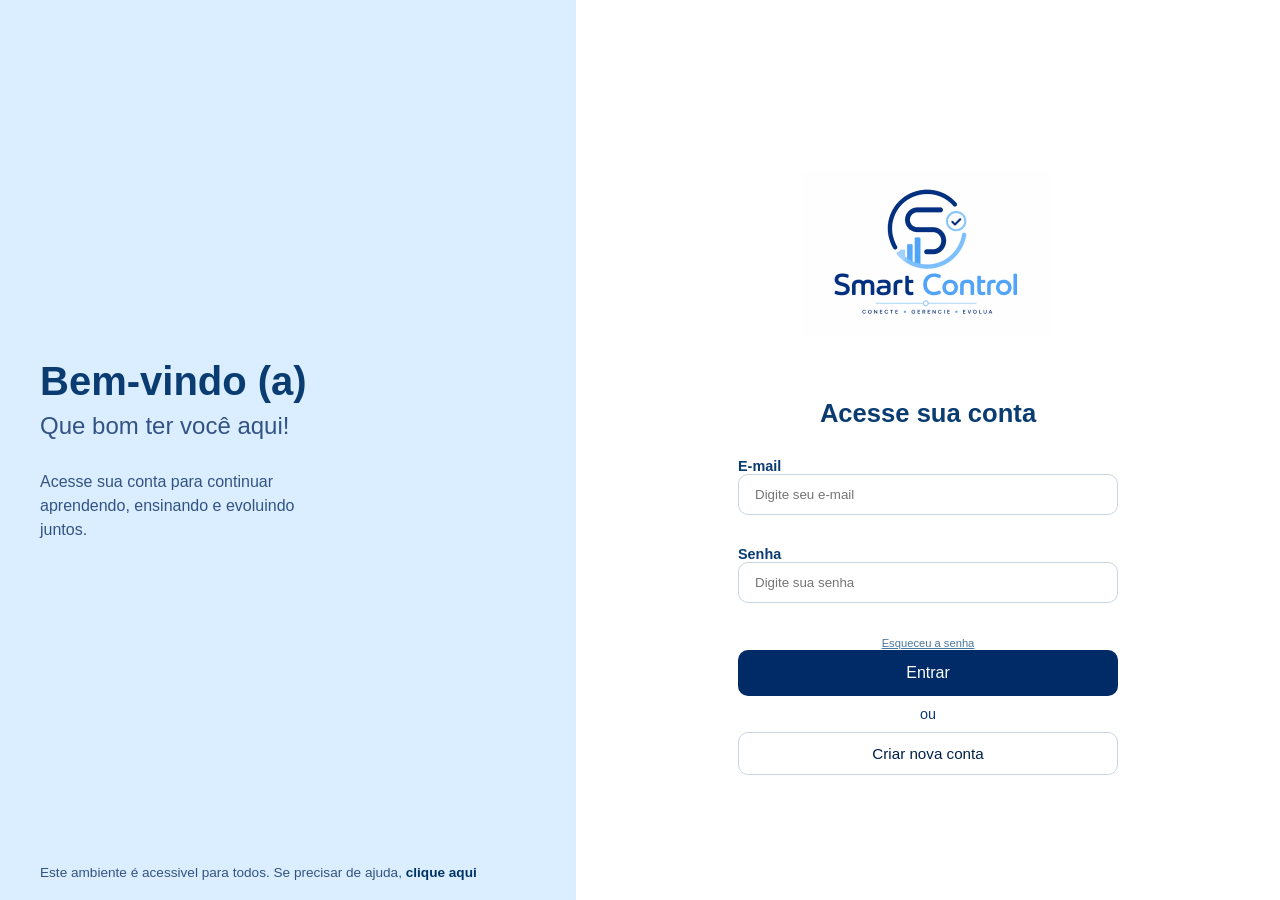
==== commit 0791f9eb: "criação de arquivo" ====
--- a/index.html
+++ b/index.html
@@ -35,9 +35,9 @@
         <p><button type="submit">Criar nova conta</button></p>
       </form>
 
-      
+
     </main>
-
+    
     <footer>
       <p>Este ambiente é acessivel para todos. Se precisar de ajuda, <a href="#ajuda">clique aqui</a></p>
     </footer>
--- a/assets/css/style.css
+++ b/assets/css/style.css
@@ -1,232 +1,248 @@
-
- 
- *{ margin: 0;
+* {
+    margin: 0;
     padding: 0;
     box-sizing: border-box;
-    font-family: Arial, Helvetica, sans-serif;
-  }
-  
-  body {
+    font-family: 'Segoe UI', Tahoma, Geneva, Verdana, sans-serif;
+}
+
+:root {
+    --fundo: #dbeeff;                    
+    --titulo: #0a3c72;       
+    --subtitulo: #335384;     
+    --texto: #64748b;        
+    --borda: #cbd5e1;     
+    --borda2: #003366;      
+    --botao-principal: #002b66;    
+    --botao: #001f4d;  
+    --botao-texto: #003366; 
+    --link: #4a779d;         
+    --sombra: rgba(0, 0, 0, 0.05); 
+}
+
+body {
     display: flex;
-    min-height: 90vh;
-    background-color: #cad6e6;
-    color: #010102;
-    position: relative;
-    overflow-x: hidden;
-  }
-  
-  header {
-    width: 80%;
-    padding: 70px 80px 600px 60px;
+    min-height: 100vh;
+    background-color: var(--fundo);
+    color: var(--titulo);
+}
+
+header {
+    width: 45%;
+    padding: 60px 40px;
     display: flex;
     flex-direction: column;
-    justify-content: flex-start;
-  }
-  
-  header h1 {
-    font-size: 2.0rem;
-    font-weight: 600;
-    color: #030303;
-    margin-bottom: 15px;
-  }
-  
-  header h2 {
-    font-size: 1.4rem;
-    font-weight: 500;
-    color: #6c9de0;
-    margin-bottom: 25px;
+    justify-content: center;
     position: relative;
-  }
-  
-  header h2::after {
-    content: 8px;
-    display: block;
-    width: 60px;
-    height: 2px;
-    background-color: #a8dadc;
-    margin-top: 16px;
-  }
-  
-  header p {
+}
+
+header p:nth-child(1) {
+    font-size: 2.5rem;
+    font-weight: 700;
+    color: var(--titulo);
+    margin-bottom: 8px;
+}
+
+header p:nth-child(2) {
+    font-size: 1.5rem;
+    color: var(--subtitulo);
+    margin-bottom: 30px;
+}
+
+
+header p:nth-child(3) {
     font-size: 1rem;
-    line-height: 1.4;
-    color: #1d3557;
-    max-width: 280px;
-    margin-bottom: 40px;
-  }
-
-  header img {
-    max-width: 150px;
-    height: auto;
-    margin-top: auto;
-  }
-  
-  main {
-    width: 65%;
-    background-color: #ffff;
-    border-top-left-radius: 12%;
-    border-bottom-left-radius: 25px;
-    padding: 100px 80px;
+    line-height: 1.5;
+    color: var(--subtitulo);
+    max-width: 300px;
+}
+
+
+main {
+    width: 55%;
+    background-color: #ffffff;
     display: flex;
     flex-direction: column;
     align-items: center;
-    box-shadow: -5px 0 20px rgba(0, 0, 0, 0.05);
-    position: relative;
-  }
-  
-  main h1 {
+    justify-content: center;
+}
+
+
+main img {
+    max-width: 350px;
+    margin-bottom: 10px;
+}
+
+
+main > p:nth-of-type(1) {
     font-size: 1.6rem;
-    color: #031b4e;
-    margin-bottom: 35px;
-    width: 60%;
-    max-width: 330px;
+    font-weight: 700;
+    color: var(--titulo);
+    margin-bottom: 30px;
+}
+
+
+form {
+    width: 100%;
+    max-width: 380px;
+    text-align: center;
+    color: var(--titulo);
+    font-size: 0.9rem;
+}
+
+form p label {
+    font-weight: 600;
+    color: var(--titulo);
+    display: block;
     text-align: left;
-  }
-  
-  form {
+}
+
+form input[type="email"],form input[type="password"] {
     width: 100%;
-    max-width: 360px;
-  }
-  
-  form p {
-    margin-bottom: 25px;
-  }
-  
-  form label {
-    font-size: 0.9rem;
-    font-weight: 600;
-    color: #031b4e;
-  }
-  
-  form input {
+    padding: 12px 16px;
+    border: 1px solid var(--borda);
+    border-radius: 10px;
+    margin-bottom: 15px;
+    transition: 0.2s ease, 0.2s ease,  0.2s ease;
+}
+
+
+
+form p a {
+    color: var(--link);
+    font-size: 0.70rem;
+}
+
+
+form button[type="submit"] {
     width: 100%;
-    padding: 12px 1px;
-    border: 1px solid #d0d7de;
-    border-radius: 8px;
-    font-size: 0.95rem;
-    margin-bottom: 15px;
-    outline: none;
-  }
-  
-  form input:focus {
-    border-color: #031b4e;
-  }
-  
-  form p:has(a) {
-    text-align: right;
-    margin-top: -5px;
-    margin-bottom: 20px;
-  }
-  
-  form a {
-    color: #031b4e;
-    font-size: 0,95rem;
-    text-decoration: none;
-  }
-  
-  form a:hover {
-    text-decoration: underline;
-  }
-  
-  form button[type="submit"] {
-    width: 100%;
-    padding: 15px;
-    background-color: #031b4e;
+    padding: 14px;
+    background-color: var(--botao-principal);
     color: #ffffff;
     border: none;
-    border-radius: 12px;
-    font-size: 1.1rem;
-    font-weight: 600;
-    cursor: pointer;
-    transition: background-color 0.2s;
-  }
-  
-  form button[type="submit"]:hover {
-    background-color: #000f30;
-  }
-  
-  main > p:has(a[href="cadastro.html"]) {
-    width: 100%;
-    max-width: 370px;
-    margin-top: 25px;
-    position: relative;
-    text-align: center;
-  }
-  
-  main > p:has(a[href="cadastro.html"])::before {
-    content: '';
-    position: absolute;
-    top: -15px;
-    left: 0;
-    width: 100%;
-    height: 1px;
-    background-color: #e1e4e8;
-  }
-  
-  main a[href="cadastro.html"] {
-    display: block;
-    width: 100%;
-    text-decoration: none;
-  }
-  
-  main a[href="cadastro.html"] button {
-    width: 100%;
-    padding: 13px;
-    background-color: #ffffff;
-    color: #031b4e;
-    border: 1px solid #031b4e;
-    border-radius: 13px;
+    border-radius: 10px;
     font-size: 1rem;
-    font-weight: 600;
-    cursor: pointer;
-    transition: background-color 0.2s;
-  }
-  
-  main a[href="cadastro.html"] button:hover {
-    background-color: #f0f4f9;
-  }
-  
-  main > button {
-    position: absolute;
-    right:  20px;
-    bottom: 30px;
-    width: 45px;
-    height: 45px;
-    border-radius: 50%;
-    background-color: #0099ff;
-    color: transparent;
-    border: none;
-    cursor: pointer;
-    box-shadow: 0 4px 10px rgba(0, 0, 0, 0.15);
-  }
-  
-
-  footer {
+    margin-bottom: 10px;
+    transition:  0.2s ease,  0.2s ease, 0.2s ease;
+    
+}
+
+form button[type="submit"]:hover {
+    transform: scale(1.03);  
+}
+
+
+form[action="cadastro.html"] {
+    margin-top: 10px;
+}
+
+
+form[action="cadastro.html"] button[type="submit"] {
+    background-color: transparent;
+    color: var(--botao);
+    border: 1px solid var(--borda);
+    border-radius: 10px;
+    padding: 12px;
+    font-size: 0.95rem;
+    transition: 0.2s ease, 0.2s ease, 0.2s ease;
+}
+
+form[action="cadastro.html"] button[type="submit"]:hover {
+    transform: scale(1.03); 
+}
+
+
+footer {
     position: absolute;
     bottom: 20px;
-    left: 1270px;
+    left: 40px;
     font-size: 0.85rem;
-    color: #1d3557;
-  }
+    color: var(--subtitulo);
+}
+
+footer a {
+    color: var(--borda2);
+    font-weight: bold;
+    text-decoration: none;
+}
+
+footer a:hover {
+    text-decoration: underline;
+}
+
+.erro {
+    display: block;
+    text-align: left;
+    font-size: 0.75rem;
+    color: #c0392b;
+    margin-top: -10px;
+    margin-bottom: 12px;
+    min-height: 14px;
+}
+
+form input.invalido {
+    border-color: #c0392b;
+    background-color: #fdf2f2;
+}
+
+form input.valido {
+    border-color: #2e9e5b;
+    background-color: #f4fdf7;
+}
+
+form button[type="submit"]:disabled {
+    opacity: 0.6;
+    cursor: not-allowed;
+    transform: none ;
+}
+
+@media (max-width: 768px) {
+    body {
+        flex-direction: column;
+        min-height: auto;
+    }
+
+    header {
+        width: 100%;
+        padding: 30px 20px 20px 20px;
+        text-align: center;
+    }
+
+    header p:nth-child(3) {
+        max-width: 100%;
+    }
+
+    main {
+        width: 100%;
+        padding: 20px 20px 80px 20px;
+        border-radius: 20px 20px 0 0; 
+    }
+
+    main img {
+        max-width: 220px; 
+    }
+
+    form {
+        width: 100%;
+        max-width: 100%;
+    }
+
+    main > p button {
+        position: fixed;
+        right: 15px;
+        bottom: 60px;
+        z-index: 99;
+    }
+
   
-  footer a {
-    color: #0056b3;
-    font-weight: 700;
-    text-decoration: none;
-  }
-  
-  footer a:hover {
-    text-decoration: underline;
-  }
-  main > p button {
-    background-color: #0099ff;
-    color: #ffffff;
-    border: none;
-    border-radius: 50%;
-    width: 45px;
-    height: 45px;
-    font-size: 0.70rem;
-    position: absolute;
-    right: 35px;
-    bottom: 35px;
-  }+    footer {
+        position: relative;
+        left: 0;
+        bottom: 0;
+        width: 100%;
+        padding: 20px;
+        text-align: center;
+        background-color: var(--fundo);
+    }
+}
+ 
+ 
